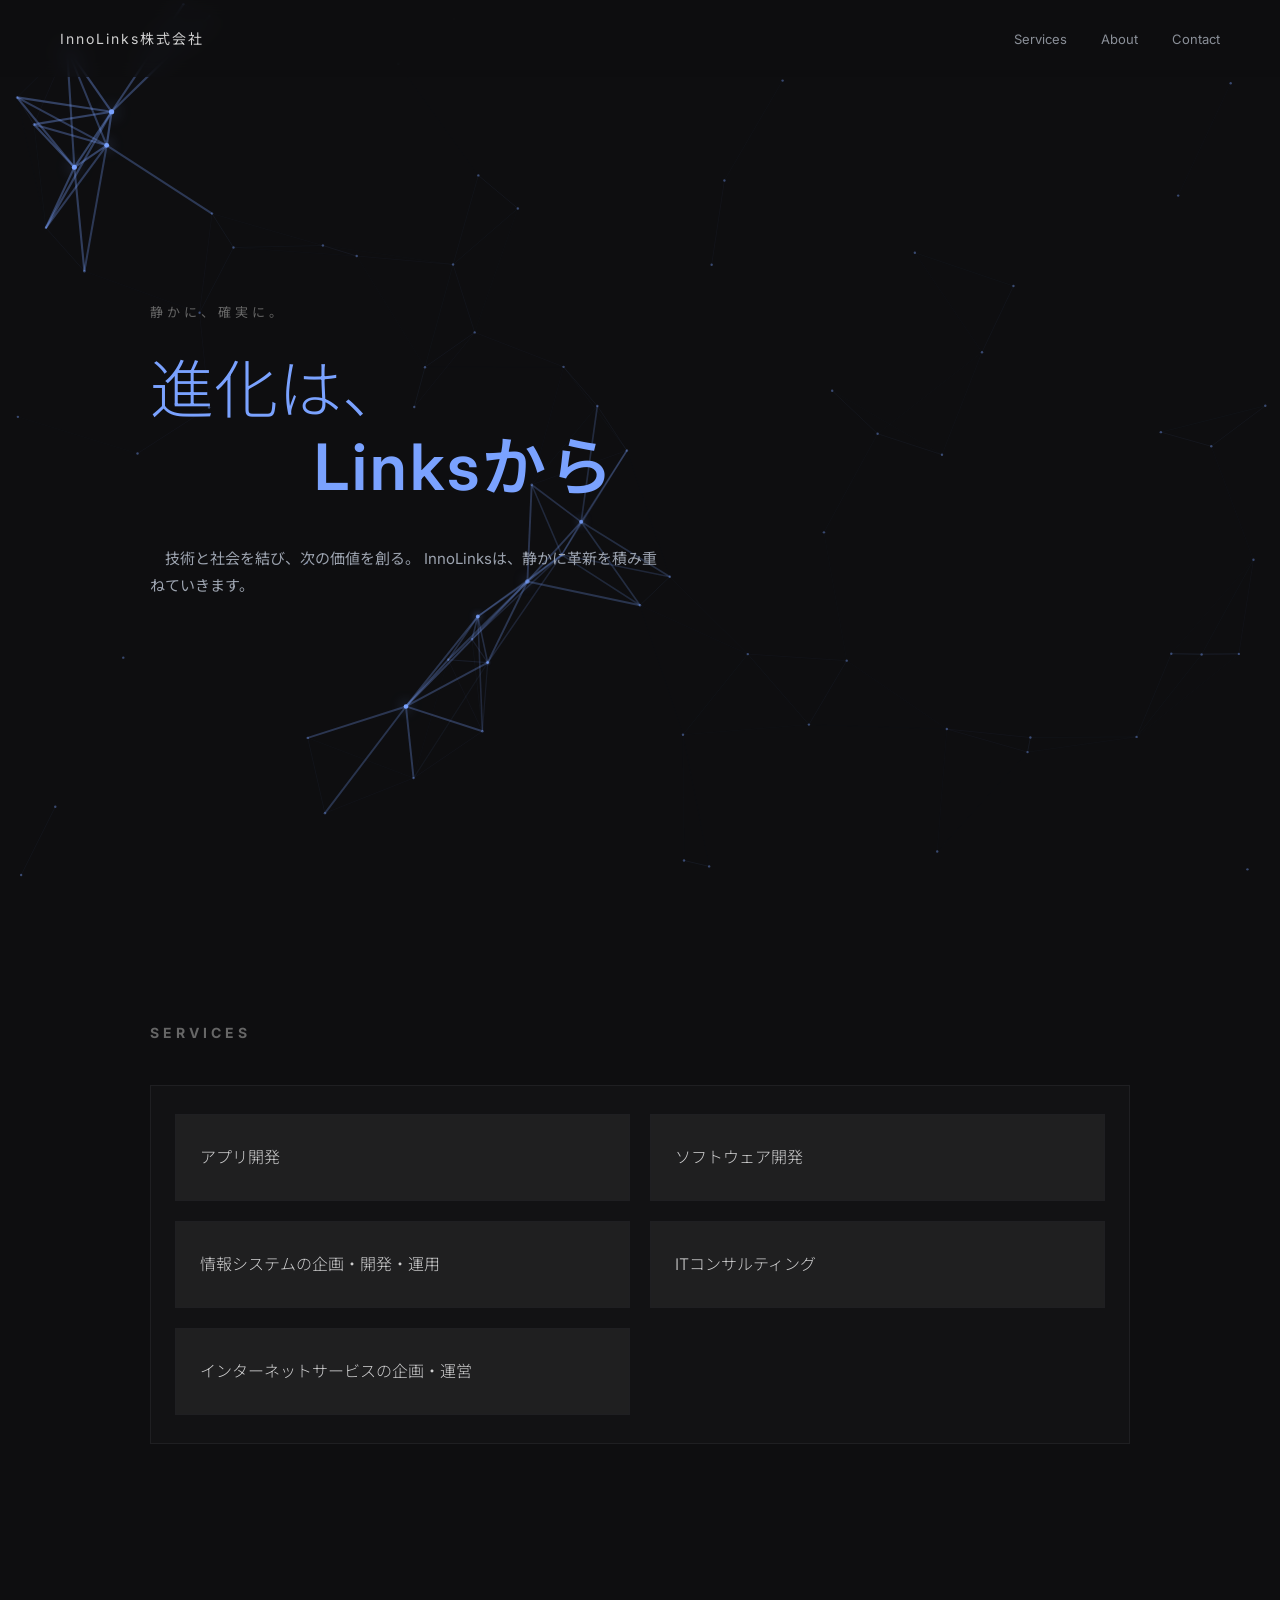
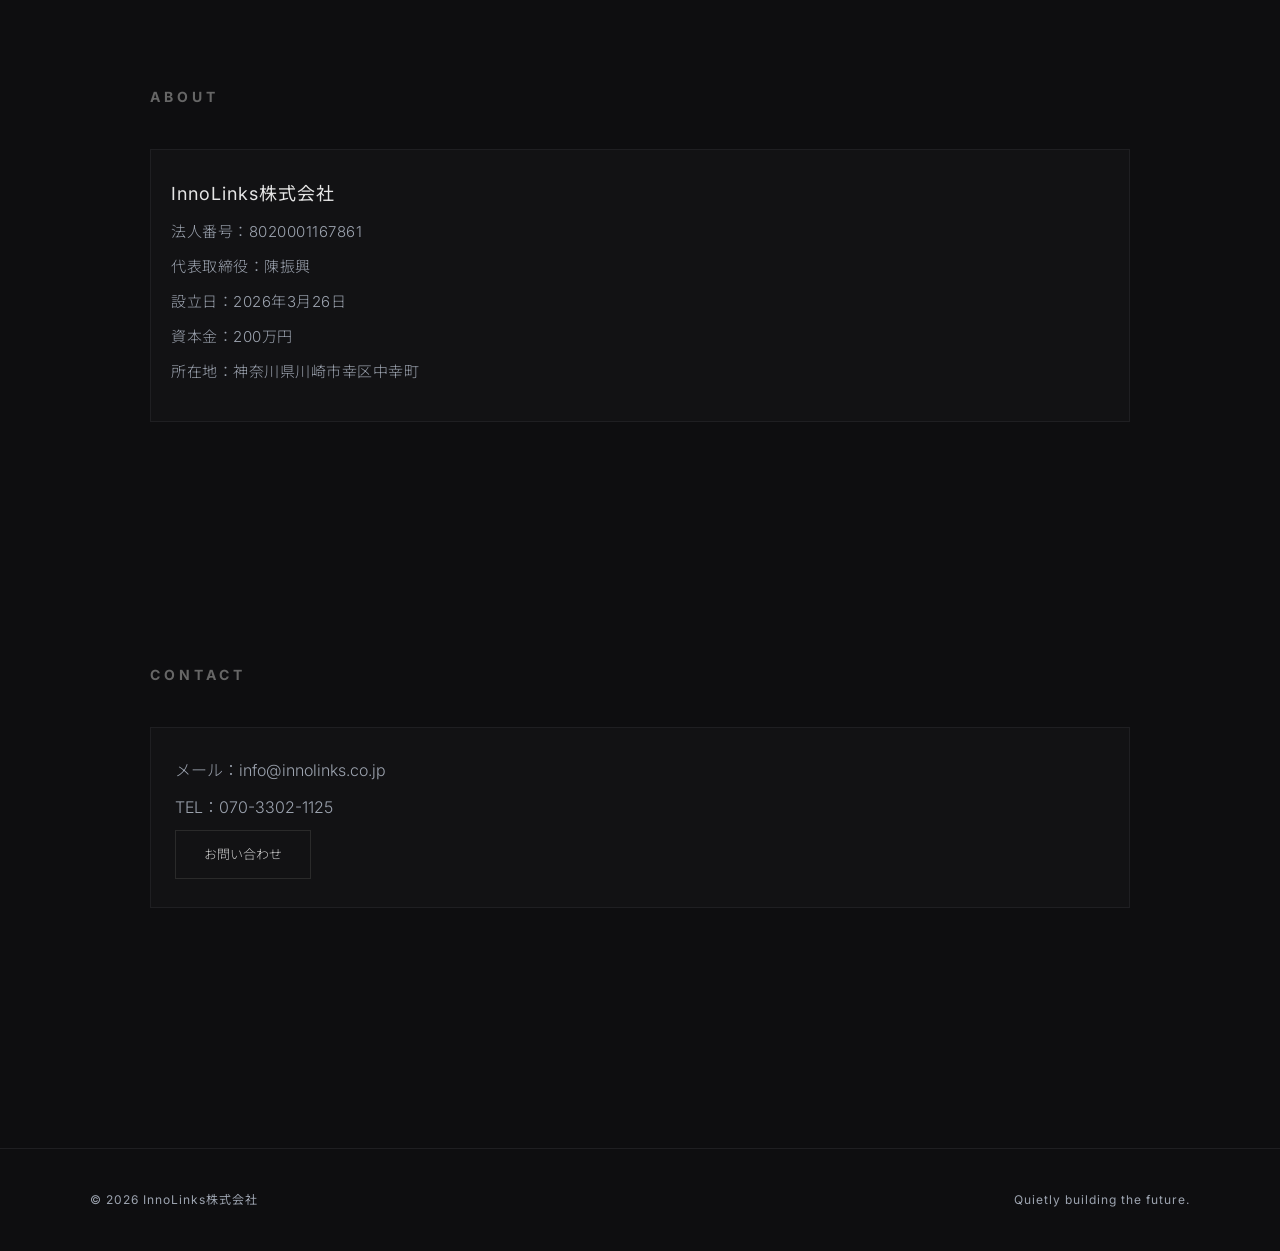
==== index.html @ 6c6e6d76 "Add files via upload" ====
<!DOCTYPE html>
<html lang="ja">
<head>
<meta charset="UTF-8" />
<meta name="viewport" content="width=device-width, initial-scale=1.0" />
<title>InnoLinks株式会社</title>

<link href="https://fonts.googleapis.com/css2?family=Inter:wght@300;400;600&family=Noto+Sans+JP:wght@300;400;600&display=swap" rel="stylesheet">
<link href="./css/common.css" rel="stylesheet">
<link rel="icon" href="favicon.png" sizes="32x32">
<link rel="icon" href="favicon.png" sizes="16x16">
<link rel="apple-touch-icon" href="favicon.png">

<style>
*{
  margin:0;
  padding:0;
  box-sizing:border-box;
}

body{
  font-family:"Inter","Noto Sans JP",sans-serif;
  background:#0e0e10;
  color:#e5e5e5;
  line-height:1.8;
}

section{
  padding:120px 60px;
  max-width:1100px;
  margin:auto;
  position:relative;
  z-index:2;
}

h2{
  font-size:14px;
  letter-spacing:4px;
  color:#666;
  margin-bottom:40px;
}

h3{
  font-weight:400;
  margin-bottom:12px;
}

p{
  color:#9ca3af;
}

ul{
  list-style:none;
}

li{
  margin-bottom:16px;
  color:#cfcfcf;
  font-size:18px;
  font-weight:300;
}

/* header */
header{
  position:fixed;
  width:100%;
  padding:24px 60px;
  display:flex;
  justify-content:space-between;
  align-items:center;
  background:rgba(14,14,16,0.6);
  backdrop-filter:blur(10px);
  z-index:10;
}

nav a{
  text-decoration:none;
  color:#8a8f98;
  margin-left:30px;
  font-size:13px;
  transition:0.3s;
}

nav a:hover{
  color:#ffffff;
}

/* hero */
.hero{
  height:100vh;
  display:flex;
  align-items:center;
  padding:0 60px;
}

.hero-inner{
  max-width:900px;
}

.sub{
  font-size:13px;
  letter-spacing:4px;
  color:#666;
  margin-bottom:28px;
}

.title{
  font-size:64px;
  font-weight:300;
  line-height:1.2;
  color:#7aa2ff;
}

.title span{
  display:block;
}

.links-word{
  font-weight:600;
  letter-spacing:3px;
  position:relative;
  margin-left: 4ch;
  transition:0.4s;
}

.links-word::after{
  content:"";
  position:absolute;
  left:0;
  bottom:-8px;
  width:0%;
  height:1px;
  background:#7aa2ff;
  transition:0.4s;
}

.links-word:hover{
  letter-spacing:6px;
}

.links-word:hover::after{
  width:100%;
}

.caption{
  margin-top:40px;
  font-size:15px;
  color:#9ca3af;
  max-width:520px;
}

/* services */
.services {
  display: grid;
  grid-template-columns: repeat(2, 1fr);
  gap: 20px;
}

.card {
  padding: 28px 24px;
  border: 1px solid #1f1f22;
  background: rgba(255,255,255,0.05);
  color: #cfcfcf;
  font-size: 16px;
  font-weight: 300;
  transition: 0.4s ease;
  position: relative;
}

/* hover才显 */
.card:hover {
  border-color: #7aa2ff;
  color: #ffffff;
  transform: translateY(-4px);
}

/* 细线发光 */
.card::after {
  content: "";
  position: absolute;
  left: 0;
  bottom: 0;
  width: 0%;
  height: 1px;
  background: #7aa2ff;
  transition: 0.4s ease;
}

.card:hover::after {
  width: 100%;
}
    
/* about */
.about-grid{
  display:grid;
  grid-template-columns:1fr 1fr;
  gap:60px;
}

.about-grid div{
  font-size:15px;
}

/* contact */
.contact p{
  margin-bottom:8px;
}
.about-minimal {
  margin-top: 20px;
  border-left: 1px solid #1f1f22;
  padding-left: 20px;
}

.about-minimal p {
  margin-bottom: 8px;
  color: #9ca3af;
  font-size: 15px;
  letter-spacing: 0.5px;
}

.about-minimal .company {
  color: #e5e5e5;
  font-size: 18px;
  font-weight: 400;
  letter-spacing: 1px;
}

.contact-link {
  margin-top: 2px;
}

.contact-link a {
  text-decoration: none;
  font-size: 13px;
  color: #cfcfcf;
  border: 1px solid #2a2a2a;
  padding: 12px 28px;
  transition: 0.3s ease;
  display: inline-block;
}

.contact-link a:hover {
  border-color: #7aa2ff;
  background: rgba(255,255,255,0.05);
  color: #ffffff;
}
/* canvas */
#network{
  position:fixed;
  top:0;
  left:0;
  width:100%;
  height:100%;
  z-index:0;
}
 
 .footer {
   border-top: 1px solid #1f1f22;
   margin-top: 120px;
   padding: 40px 60px;
   font-size: 12px;
   color: #6b7280;
 }

 .footer-inner {
   max-width: 1100px;
   margin: auto;
   display: flex;
   justify-content: space-between;
 }

 .footer p {
   letter-spacing: 1px;
 }
    
/*浮现特效*/
.fade-in {
  opacity: 0;
  transform: translateY(20px);
  transition: opacity 0.8s ease, transform 0.8s ease;
}

.fade-in.show {
  opacity: 1;
  transform: translateY(0);
}

</style>
</head>

<body>

<canvas id="network"></canvas>

<header>
  <div class="logo">
    <a href="#">InnoLinks株式会社</a>
  </div>
  <nav>
    <a href="#services">Services</a>
    <a href="#about">About</a>
    <a href="#contact">Contact</a>
  </nav>
</header>

<section class="hero">
  <div class="hero-inner">
    <div class="sub">静かに、確実に。</div>
    <div class="title">
      <span>進化は、</span>
      <span class="links-word">Linksから</span>
    </div>
    <div class="caption">
      　技術と社会を結び、次の価値を創る。
      InnoLinksは、静かに革新を積み重ねていきます。
    </div>
  </div>
</section>

<section id="services" class="fade-in">
  <h2>SERVICES</h2>
  <div class="services card" style="background: rgba(255,255,255,0.02);">
    <div class="card">アプリ開発</div>
    <div class="card">ソフトウェア開発</div>
    <div class="card">情報システムの企画・開発・運用</div>
    <div class="card">ITコンサルティング</div>
    <div class="card">インターネットサービスの企画・運営</div>
  </div>
</section>

<section id="about">
  <h2>ABOUT</h2>
  <div class="about-minimal card" style="background: rgba(255,255,255,0.02);">
    <p class="company">InnoLinks株式会社</p>
    <p>法人番号：8020001167861</p>
    <p>代表取締役：陳振興</p>
    <p>設立日：2026年3月26日</p>
    <p>資本金：200万円</p>
    <p>所在地：神奈川県川崎市幸区中幸町</p>
  </div>
</section>

<section id="contact" class="fade-in">
  <h2>CONTACT</h2>
  <div class="contact card" style="background: rgba(255,255,255,0.02);">
    <p>メール：info@innolinks.co.jp</p>
    <p>TEL：070-3302-1125</p>
    <div class="contact-link">
      <a href="./html/inquiry.html">お問い合わせ</a>
    </div>
  </div>
</section>

<script>
let mouse = {
  x: null,
  y: null,
  radius: 100
};

window.addEventListener("mousemove", (e) => {
  mouse.x = e.clientX;
  mouse.y = e.clientY;
});

window.addEventListener("mouseleave", () => {
  mouse.x = null;
  mouse.y = null;
});
const canvas = document.getElementById("network");
const ctx = canvas.getContext("2d");

let particles=[];
const COUNT=80;
const DIST=140;

function resize(){
  canvas.width=window.innerWidth;
  canvas.height=window.innerHeight;
}
resize();
window.addEventListener("resize",resize);

class Particle{
  constructor(){
    this.x=Math.random()*canvas.width;
    this.y=Math.random()*canvas.height;
    this.vx=(Math.random()-0.5)*0.3;
    this.vy=(Math.random()-0.5)*0.3;

    // 新增状态
    this.energy = 0;
    this.awake = false;
    this.phase = 0;
    
    this.displayEnergy = 0;
  }

  move(){
    this.x+=this.vx;
    this.y+=this.vy;

    if(this.x<0||this.x>canvas.width)this.vx*=-1;
    if(this.y<0||this.y>canvas.height)this.vy*=-1;
  }

  update(connections){
    let nearMouse = false;

    if(mouse.x !== null){
      let dx = this.x - mouse.x;
      let dy = this.y - mouse.y;
      let dist = Math.sqrt(dx*dx + dy*dy);

      if(dist < mouse.radius){
        nearMouse = true;

        // 👇 轻微吸引（很关键：不要太强）
        this.vx += (mouse.x - this.x) * 0.0003;
        this.vy += (mouse.y - this.y) * 0.0003;
      }
    }

    // 👉 鼠标附近更容易触发觉醒
    let triggerChance = nearMouse ? 0.08 : 0.02;
    let threshold = nearMouse ? 3 : 7;

    if(connections > threshold && Math.random() < triggerChance){
      this.awake = true;
      this.phase = 0;
    }

    if(this.awake){
      this.phase += 0.02;
      let t = this.phase;

      if(t < 0.4){
        // 慢慢增强
        this.energy = t / 0.4;
      }
      else if(t < 0.7){
        // 停留在高能态
        this.energy = 1;
      }
      else{
        // 慢慢衰退
        this.energy = 1 - (t - 0.7) / 0.3;
      }

      // 👇 轻微扩散（只在觉醒时）
      if(this.energy > 0.6 && Math.random() < 0.01){
        this.energy += 0.1;
      }

      if(this.phase >= 1){
        this.awake = false;
        this.energy = 0;
      }
    }
    this.displayEnergy += (this.energy - this.displayEnergy) * 0.05;
  }

  draw(){
    let radius = 1.2 + this.displayEnergy * 1.8;
    let alpha = 0.4 + this.energy * 0.6;

    ctx.beginPath();

    // 发光（关键）
    if(this.awake){
      ctx.shadowBlur = 20 * this.displayEnergy;
      ctx.shadowColor = "#7aa2ff";
    }else{
      ctx.shadowBlur = 0;
    }

    ctx.arc(this.x,this.y,radius,0,Math.PI*2);
    ctx.fillStyle=`rgba(122,162,255,${alpha})`;
    ctx.fill();
  }
}

for(let i=0;i<COUNT;i++)particles.push(new Particle());

function animate(){
  ctx.clearRect(0,0,canvas.width,canvas.height);

  // 记录每个粒子的连接数
  let connectionCounts = new Array(particles.length).fill(0);

  // 先算连接
  for(let i=0;i<particles.length;i++){
    for(let j=i+1;j<particles.length;j++){
      let dx=particles[i].x-particles[j].x;
      let dy=particles[i].y-particles[j].y;
      let d=Math.sqrt(dx*dx+dy*dy);

      if(d<DIST){
        connectionCounts[i]++;
        connectionCounts[j]++;
      }
    }
  }

  // 更新粒子状态
  particles.forEach((p,i)=>{
    p.move();
    p.update(connectionCounts[i]);
  });

  // 画线（带觉醒增强）
  for(let i=0;i<particles.length;i++){
    for(let j=i+1;j<particles.length;j++){
      let dx=particles[i].x-particles[j].x;
      let dy=particles[i].y-particles[j].y;
      let d=Math.sqrt(dx*dx+dy*dy);

      if(d<DIST){
        let baseAlpha = 0.08 - d/2000;

        // 如果任一觉醒 → 增强
        let boost = Math.max(particles[i].displayEnergy, particles[j].displayEnergy);

        ctx.beginPath();
        ctx.moveTo(particles[i].x,particles[i].y);
        ctx.lineTo(particles[j].x,particles[j].y);

        ctx.strokeStyle = `rgba(122,162,255,${baseAlpha + boost*0.4})`;
        ctx.lineWidth = 1 + boost*1.5;

        ctx.stroke();
      }
    }
  }

  // 画粒子
  particles.forEach(p=>p.draw());

  requestAnimationFrame(animate);
}
animate();

/* fade-in */
const observer = new IntersectionObserver((entries) => {
  entries.forEach(entry => {
    if (entry.isIntersecting) {
      entry.target.classList.add("show");
    }
  });
}, { threshold: 0.2 });

document.querySelectorAll(".fade-in").forEach(el => {
  observer.observe(el);
});
</script>

</body>
<footer class="footer">
  <div class="footer-inner">
    <div class="footer-left">
      <p>© 2026 InnoLinks株式会社</p>
    </div>
    <div class="footer-right">
      <p>Quietly building the future.</p>
    </div>
  </div>
</footer>
</html>
---- css/common.css ----
.logo{
  font-size:14px;
  letter-spacing:2px;
  color:#cfcfcf;
}
.logo a {
  text-decoration: none;
  color: inherit;
}

.logo a:hover {
  color: #ffffff;
}
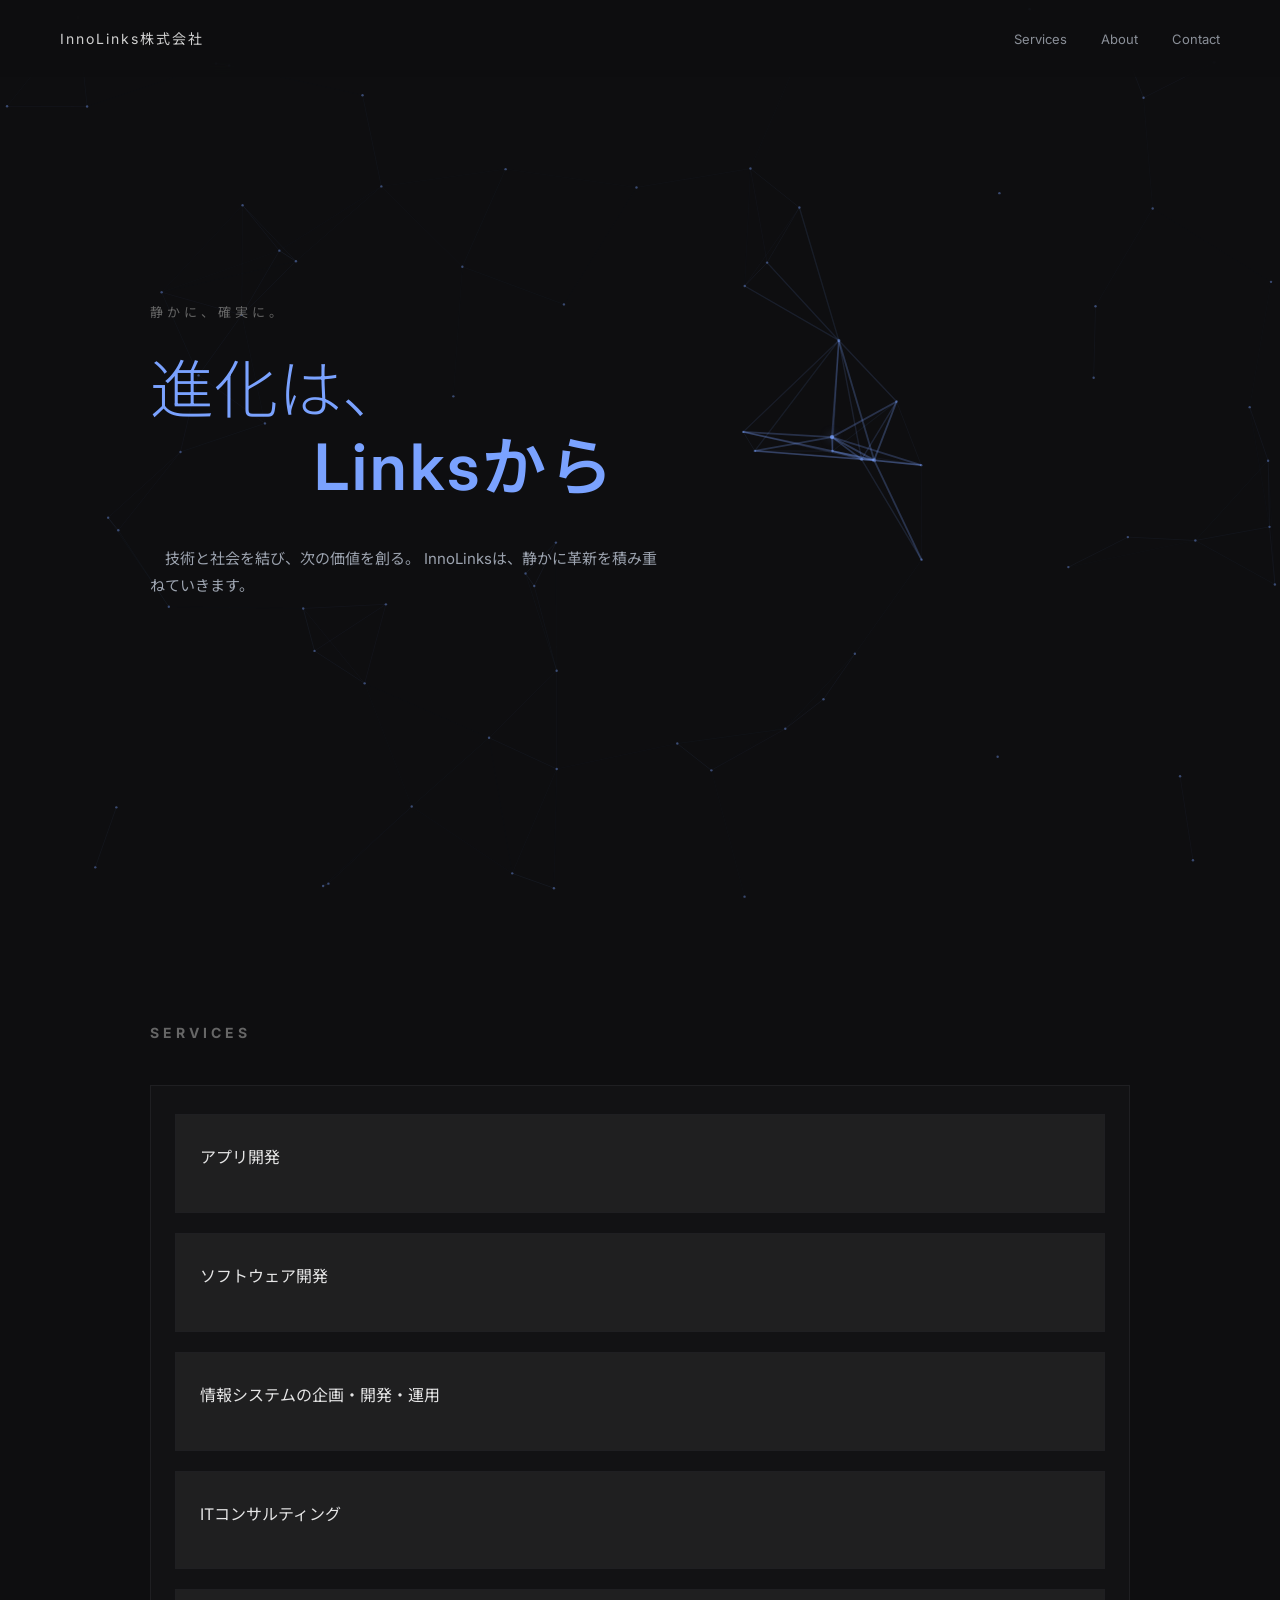
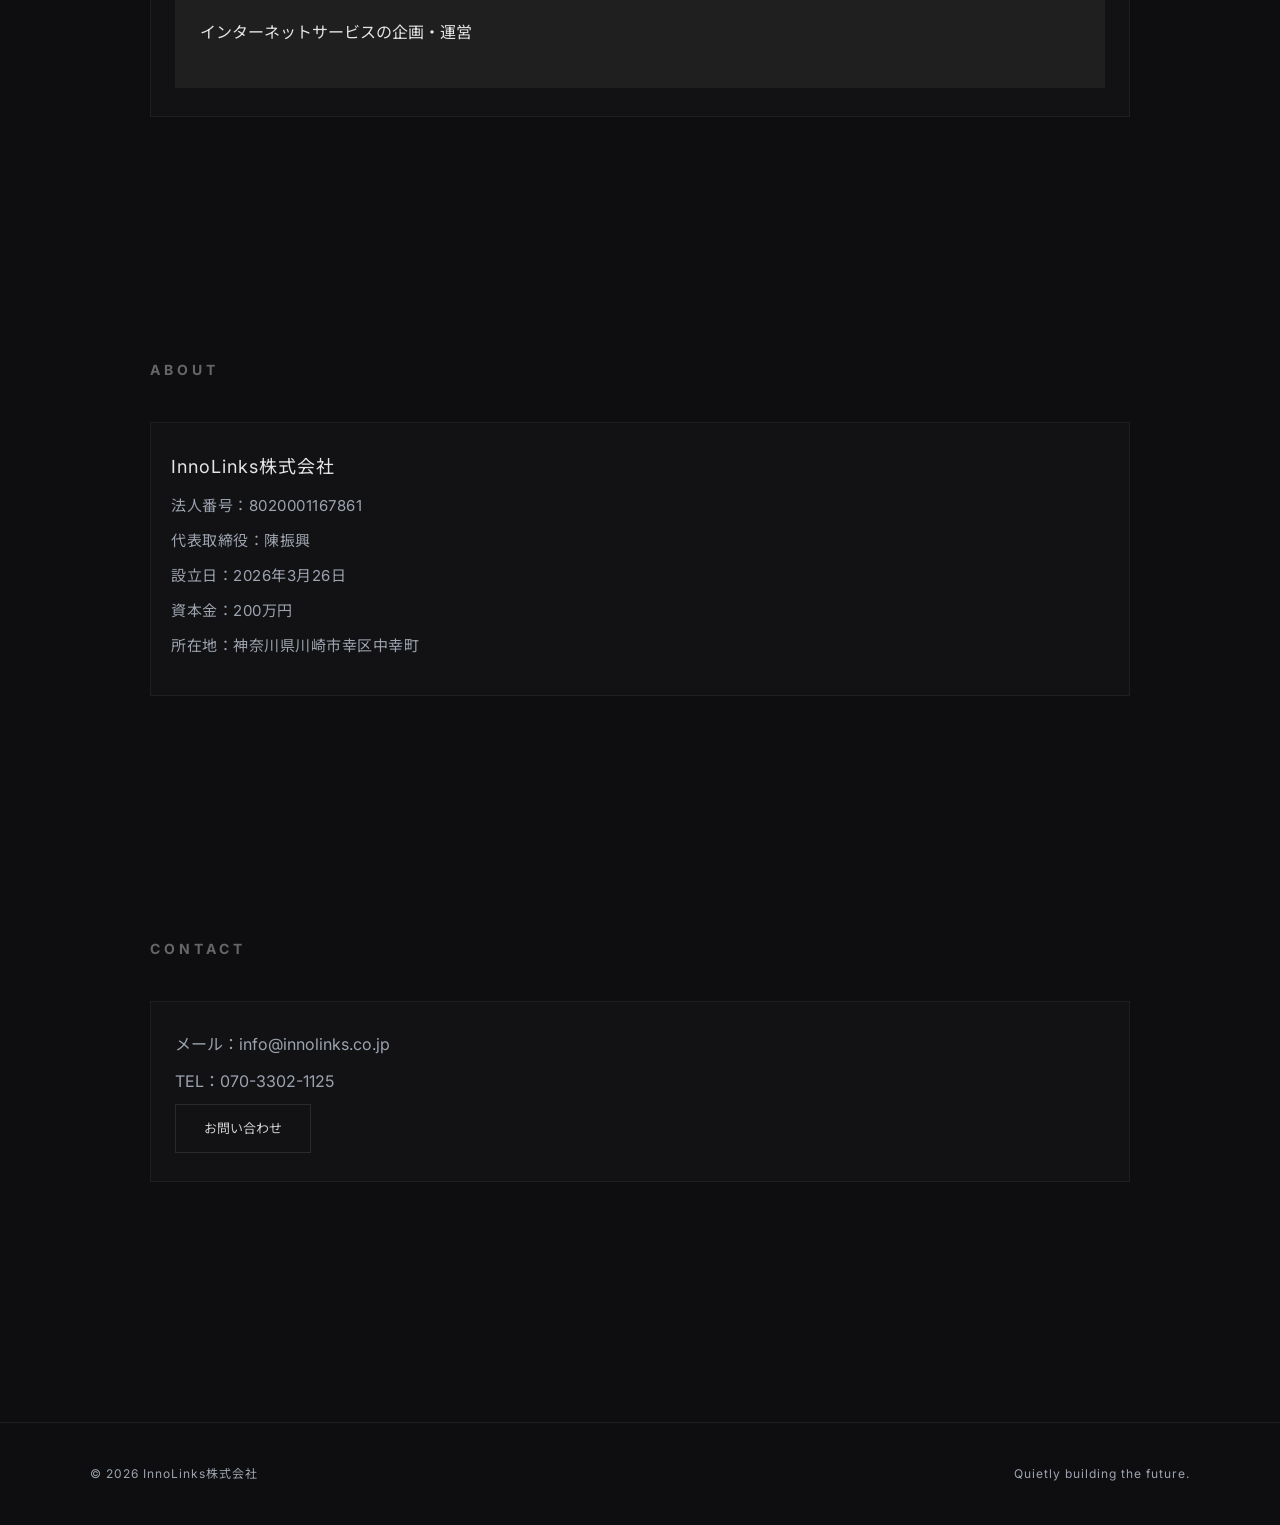
==== commit 8ebba88f: "services优化" ====
--- a/index.html
+++ b/index.html
@@ -152,42 +152,8 @@
 /* services */
 .services {
   display: grid;
-  grid-template-columns: repeat(2, 1fr);
+  grid-template-columns: repeat(1, 1fr);
   gap: 20px;
-}
-
-.card {
-  padding: 28px 24px;
-  border: 1px solid #1f1f22;
-  background: rgba(255,255,255,0.05);
-  color: #cfcfcf;
-  font-size: 16px;
-  font-weight: 300;
-  transition: 0.4s ease;
-  position: relative;
-}
-
-/* hover才显 */
-.card:hover {
-  border-color: #7aa2ff;
-  color: #ffffff;
-  transform: translateY(-4px);
-}
-
-/* 细线发光 */
-.card::after {
-  content: "";
-  position: absolute;
-  left: 0;
-  bottom: 0;
-  width: 0%;
-  height: 1px;
-  background: #7aa2ff;
-  transition: 0.4s ease;
-}
-
-.card:hover::after {
-  width: 100%;
 }
     
 /* about */
@@ -320,12 +286,47 @@
 <section id="services" class="fade-in">
   <h2>SERVICES</h2>
   <div class="services card" style="background: rgba(255,255,255,0.02);">
-    <div class="card">アプリ開発</div>
-    <div class="card">ソフトウェア開発</div>
-    <div class="card">情報システムの企画・開発・運用</div>
-    <div class="card">ITコンサルティング</div>
-    <div class="card">インターネットサービスの企画・運営</div>
-  </div>
+    <div class="card">
+      <div class="card-title">アプリ開発</div>
+      <div class="card-detail">
+        　・iOS / Android<br>
+        　・UI/UX 設計<br>
+        　・保守・運用
+      </div>
+    </div>
+    <div class="card">
+      <div class="card-title">ソフトウェア開発</div>
+      <div class="card-detail">
+        　・業務システム / Webアプリケーション開発<br>
+        　・要件定義・設計・実装・運用まで一貫対応<br>
+        　・拡張性・保守性を重視したアーキテクチャ設計
+      </div>
+    </div>
+    <div class="card">
+      <div class="card-title">情報システムの企画・開発・運用</div>
+      <div class="card-detail">
+        　・社内システムの企画立案・導入支援<br>
+        　・業務効率化を目的としたシステム設計<br>
+        　・運用・保守・改善まで継続的に対応
+      </div>
+    </div>
+    <div class="card">
+      <div class="card-title">ITコンサルティング</div>
+      <div class="card-detail">
+        　・技術選定・システム構成の最適化支援<br>
+        　・開発体制・プロセス改善の提案<br>
+        　・ビジネス課題に対するIT戦略の立案
+      </div>
+    </div>
+    <div class="card">
+      <div class="card-title">インターネットサービスの企画・運営</div>
+      <div class="card-detail">
+        　・Webサービスの企画・プロダクト設計<br>
+        　・ユーザー体験を重視した機能設計<br>
+        　・運用データに基づく継続的な改善
+      </div>
+    </div> 
+   </div>
 </section>
 
 <section id="about">
@@ -552,6 +553,52 @@
 document.querySelectorAll(".fade-in").forEach(el => {
   observer.observe(el);
 });
+
+// 检测是否为移动设备
+const isMobile = () => {
+  return window.matchMedia("(hover: none)").matches;
+};
+
+// 获取所有卡片（只选择直接子元素的.card）
+const cards = document.querySelectorAll(".services > .card, .contact > .card, .about-minimal");
+
+// 桌面端：鼠标悬停时展开当前卡片，隐藏其他卡片
+if (!isMobile()) {
+  cards.forEach(card => {
+    card.addEventListener("mouseenter", () => {
+      cards.forEach(c => c.classList.remove("active"));
+      card.classList.add("active");
+    });
+
+    card.addEventListener("mouseleave", () => {
+      card.classList.remove("active");
+    });
+  });
+}
+
+// 移动端：点击卡片时展开/收起
+if (isMobile()) {
+  cards.forEach(card => {
+    card.addEventListener("click", (e) => {
+      e.stopPropagation();
+      
+      cards.forEach(c => {
+        if (c !== card) c.classList.remove("active");
+      });
+
+      card.classList.toggle("active");
+    });
+  });
+
+  // 点击卡片外部时关闭
+  document.addEventListener("click", (e) => {
+    cards.forEach(card => {
+      if (!card.contains(e.target)) {
+        card.classList.remove("active");
+      }
+    });
+  });
+}
 </script>
 
 </body>
--- a/css/common.css
+++ b/css/common.css
@@ -11,4 +11,69 @@
 .logo a:hover {
   color: #ffffff;
 }
-    +    
+
+.card {
+  padding: 28px 24px;
+  border: 1px solid #1f1f22;
+  background: rgba(255,255,255,0.05);
+  color: #cfcfcf;
+  font-size: 16px;
+  font-weight: 00;
+  transition: 0.4s ease;
+  position: relative;
+}
+
+/* hover才显 */
+.card:hover {
+  border-color: #7aa2ff;
+  color: #ffffff;
+  transform: translateY(-4px);
+}
+
+/* 细线发光 */
+.card::after {
+  content: "";
+  position: absolute;
+  left: 0;
+  bottom: 0;
+  width: 0%;
+  height: 1px;
+  background: #7aa2ff;
+  transition: 0.4s ease;
+}
+
+.card:hover::after {
+  width: 100%;
+}
+
+/* card-detail */
+.card-title {
+  margin-bottom: 12px;
+  font-size: 16px;
+  font-weight: 400;
+  color: #e5e5e5;
+}
+
+.card-detail {
+  opacity: 0;
+  max-height: 0;
+  overflow: hidden;
+  transition: opacity 0.3s ease, max-height 0.3s ease;
+}
+
+/* 桌面端：active 类时显示（由 JavaScript 控制） */
+@media (hover: hover) {
+  .card.active .card-detail {
+    opacity: 1;
+    max-height: 200px;
+  }
+}
+
+/* 移动端：active 时显示 */
+@media (hover: none) {
+  .card.active .card-detail {
+    opacity: 1;
+    max-height: 200px;
+  }
+}
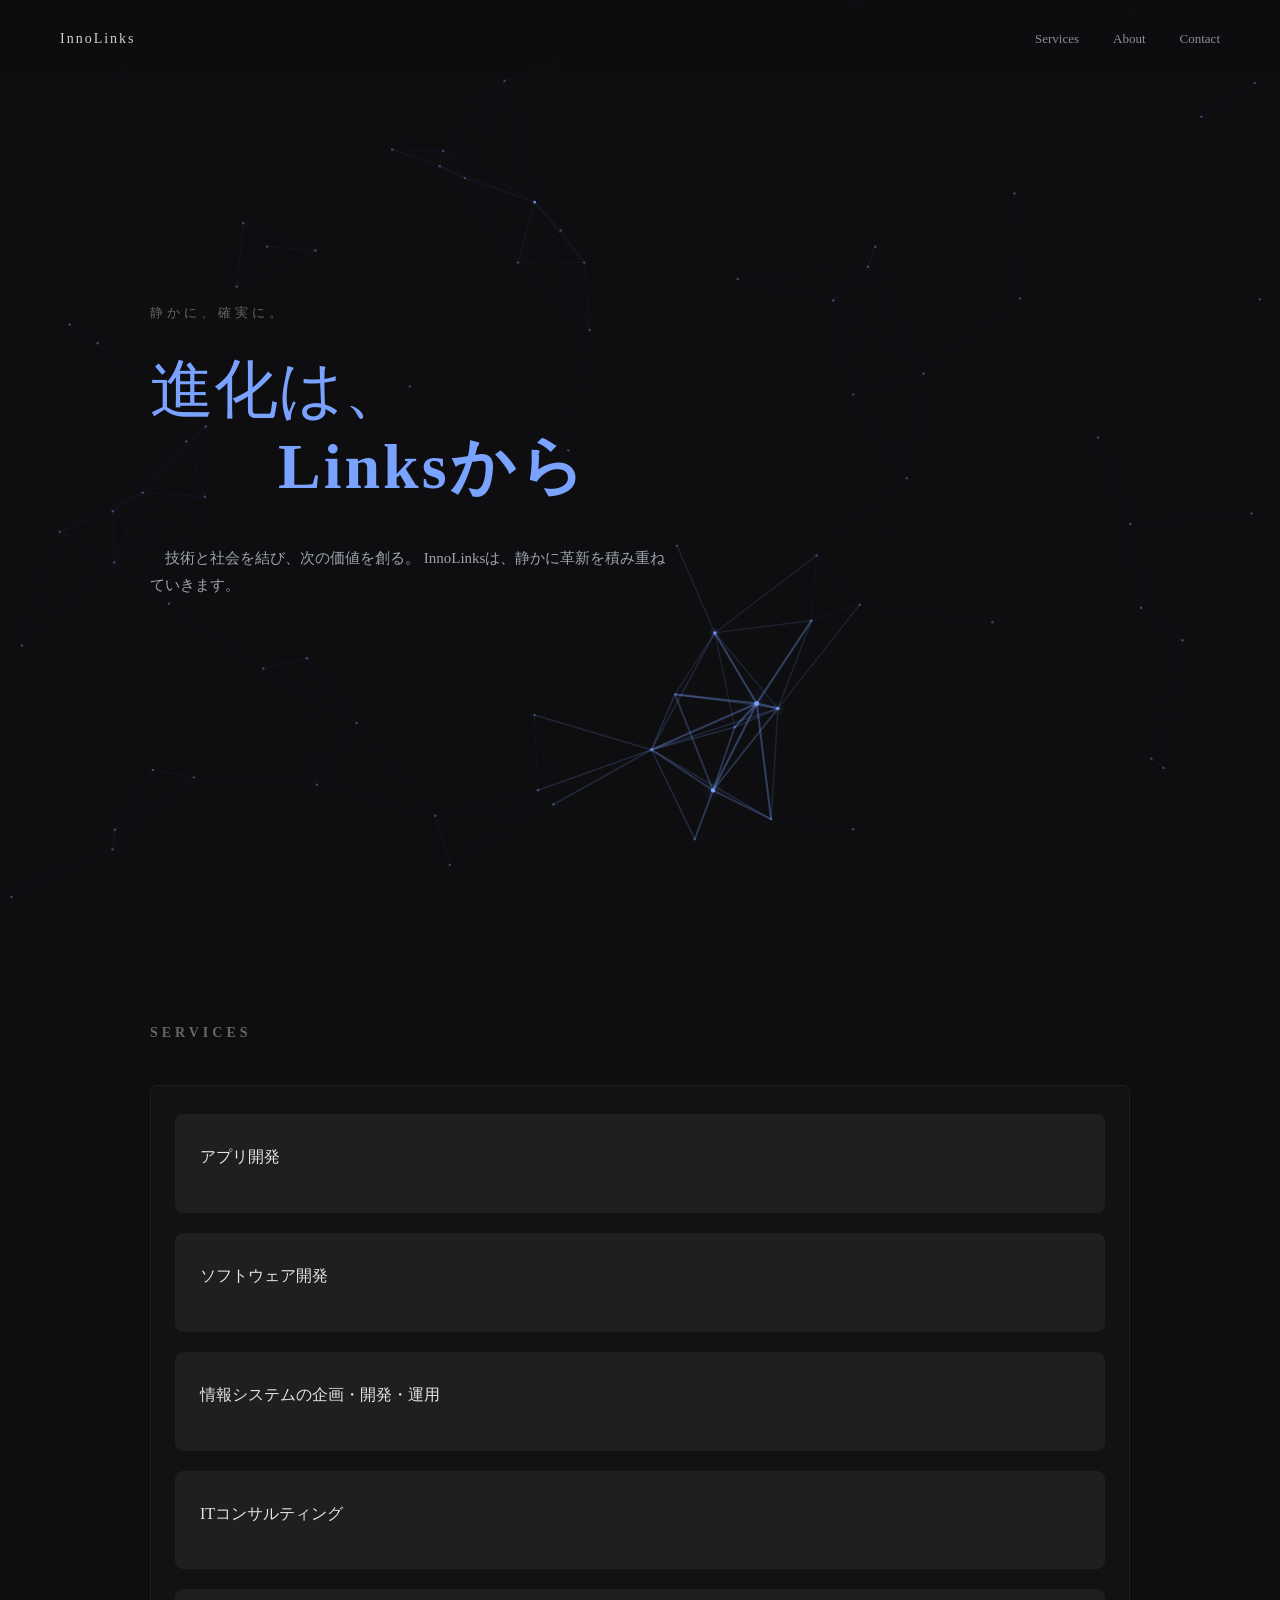
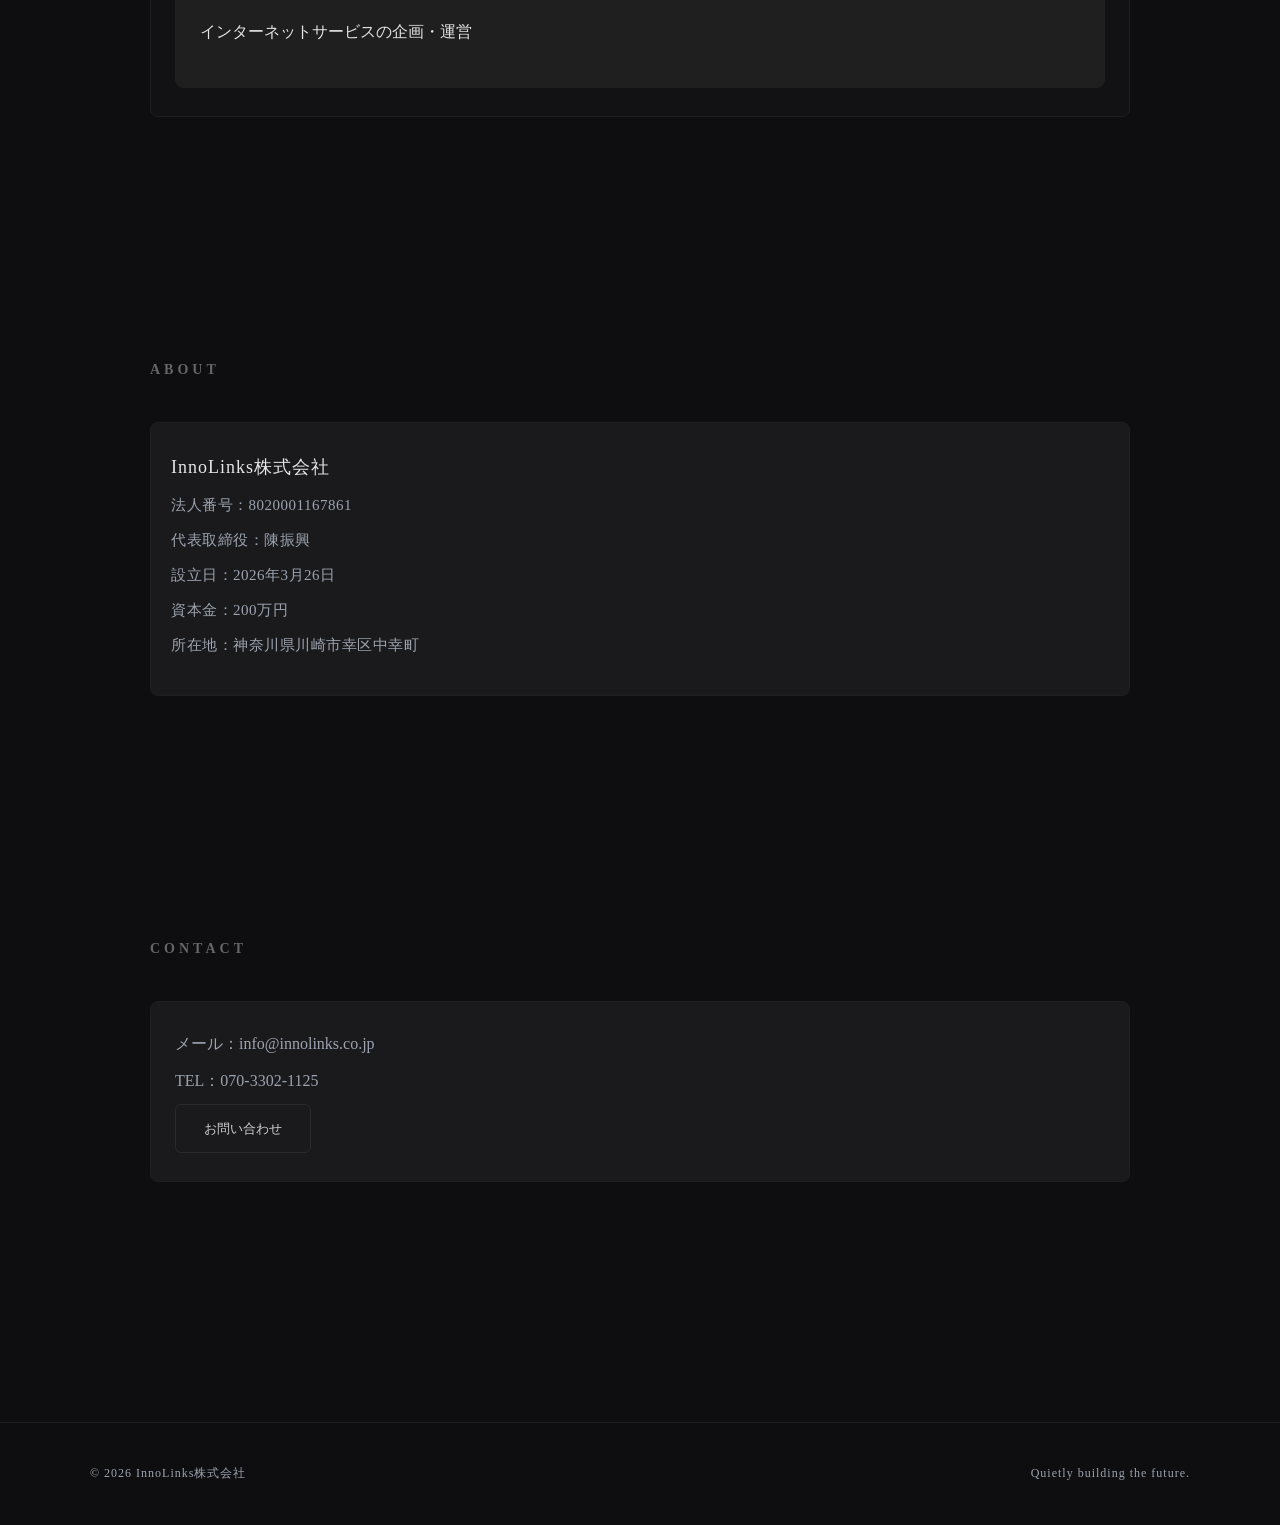
==== commit c8a1345d: "整体微调" ====
--- a/index.html
+++ b/index.html
@@ -19,7 +19,7 @@
 }
 
 body{
-  font-family:"Inter","Noto Sans JP",sans-serif;
+  font-family: "Meiryo";
   background:#0e0e10;
   color:#e5e5e5;
   line-height:1.8;
@@ -203,6 +203,7 @@
   padding: 12px 28px;
   transition: 0.3s ease;
   display: inline-block;
+  border-radius: 6px;
 }
 
 .contact-link a:hover {
@@ -260,7 +261,7 @@
 
 <header>
   <div class="logo">
-    <a href="#">InnoLinks株式会社</a>
+    <a href="#">InnoLinks</a>
   </div>
   <nav>
     <a href="#services">Services</a>
@@ -331,7 +332,7 @@
 
 <section id="about">
   <h2>ABOUT</h2>
-  <div class="about-minimal card" style="background: rgba(255,255,255,0.02);">
+  <div class="about-minimal card" style="background: rgba(255,255,255,0.05);">
     <p class="company">InnoLinks株式会社</p>
     <p>法人番号：8020001167861</p>
     <p>代表取締役：陳振興</p>
@@ -343,7 +344,7 @@
 
 <section id="contact" class="fade-in">
   <h2>CONTACT</h2>
-  <div class="contact card" style="background: rgba(255,255,255,0.02);">
+  <div class="contact card" style="background: rgba(255,255,255,0.05);">
     <p>メール：info@innolinks.co.jp</p>
     <p>TEL：070-3302-1125</p>
     <div class="contact-link">
--- a/css/common.css
+++ b/css/common.css
@@ -22,6 +22,7 @@
   font-weight: 00;
   transition: 0.4s ease;
   position: relative;
+  border-radius: 8px;
 }
 
 /* hover才显 */
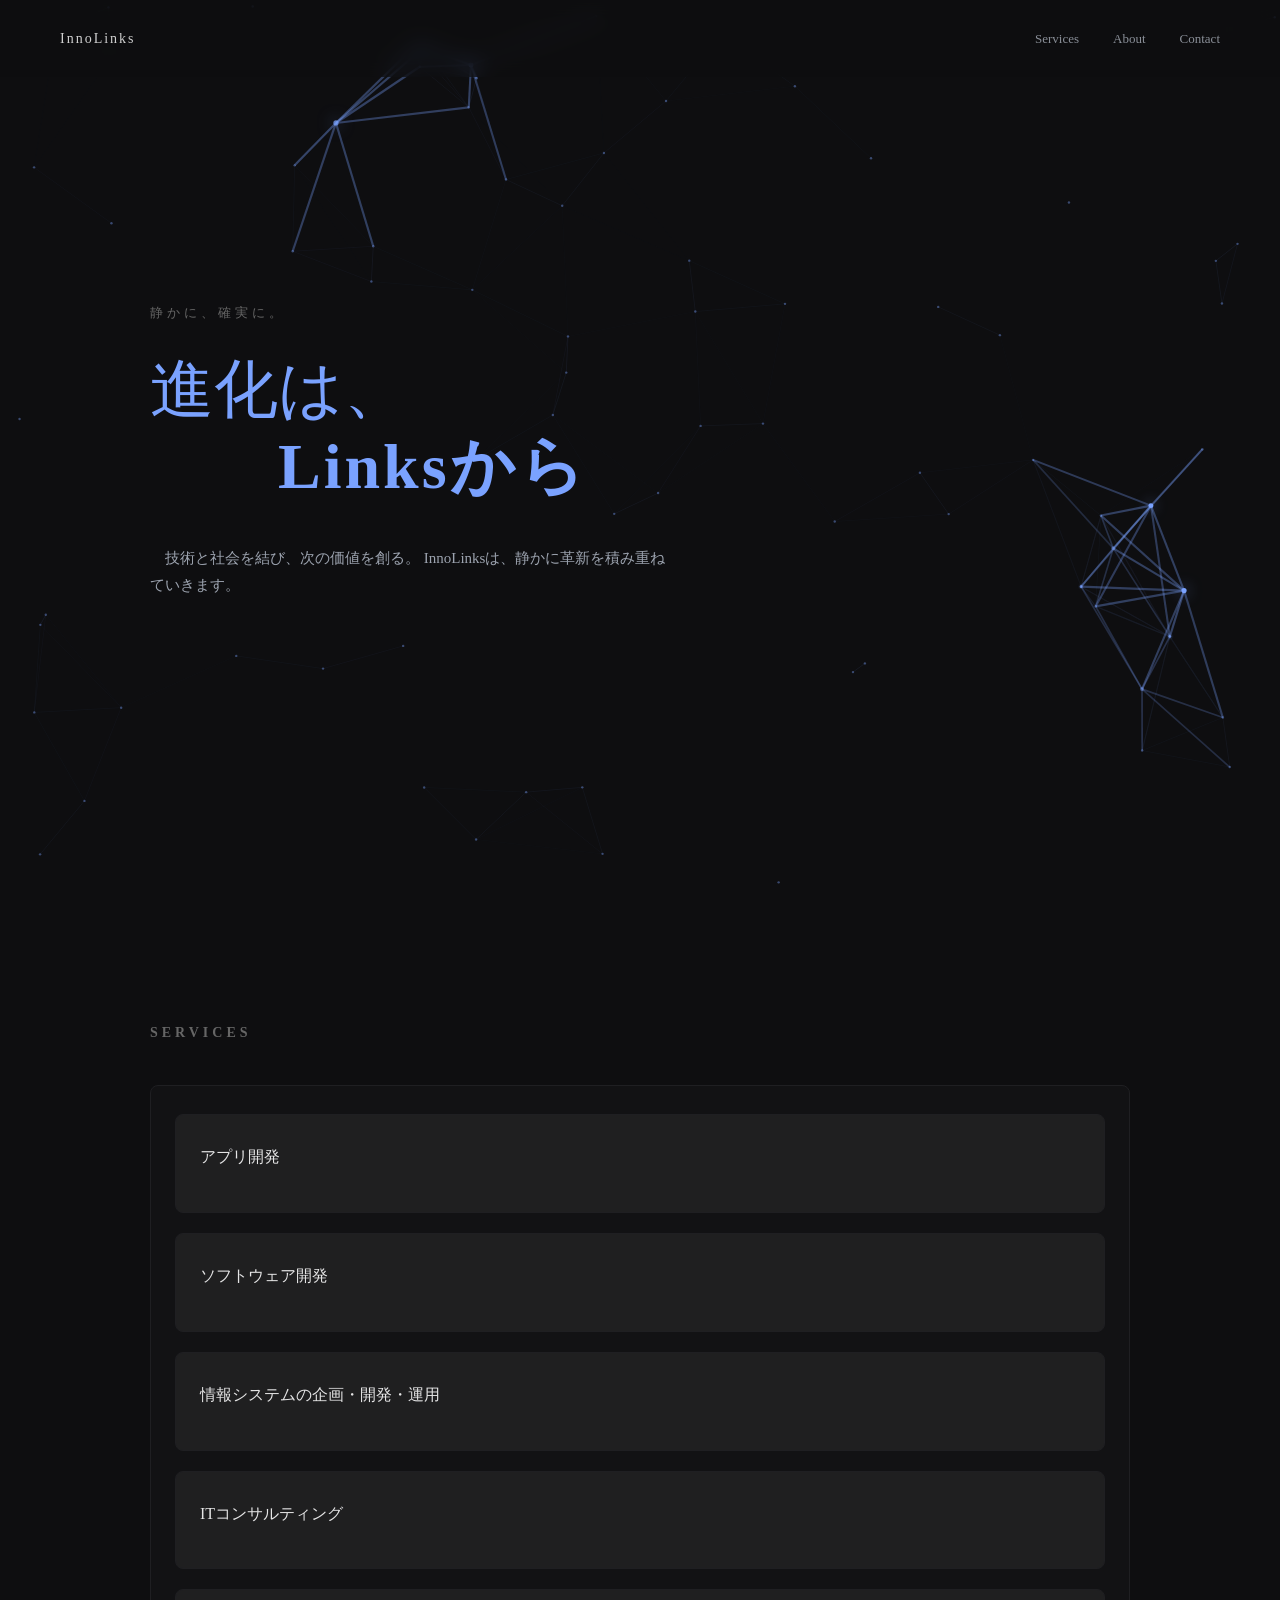
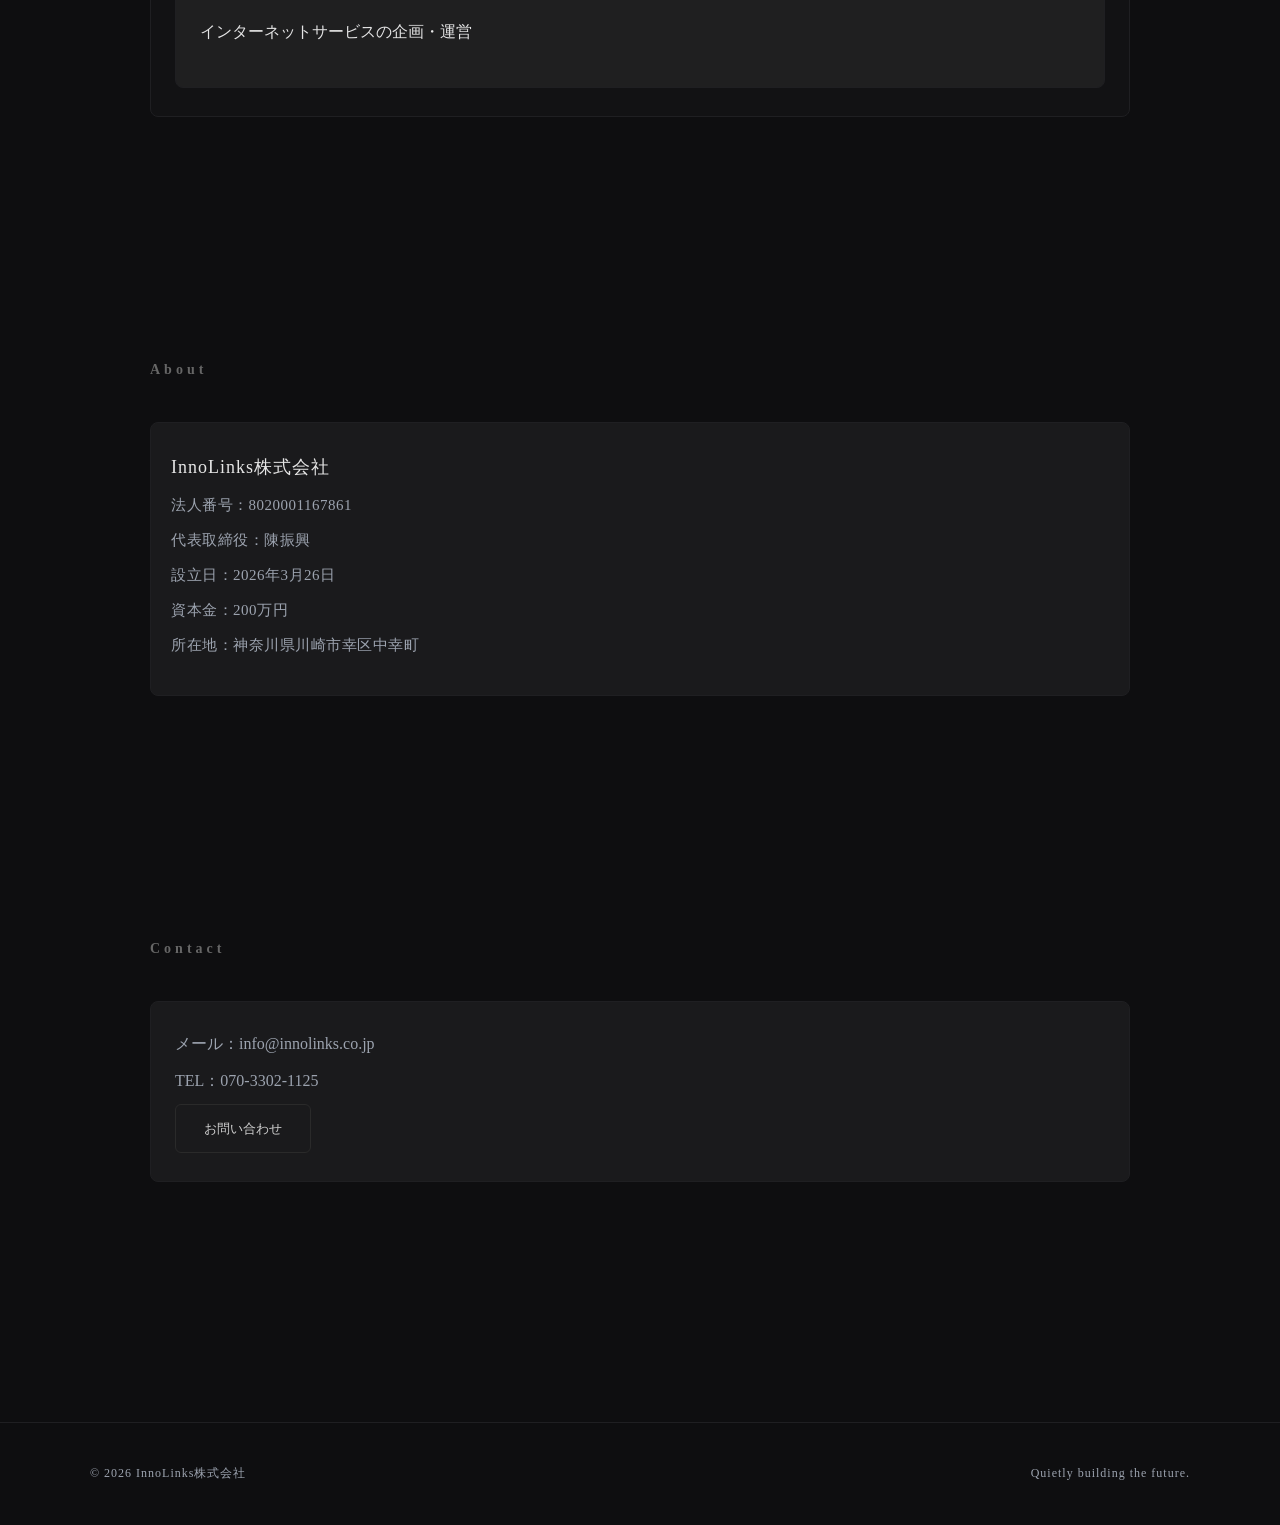
==== commit c0fdeaee: "微调优化第二弹" ====
--- a/index.html
+++ b/index.html
@@ -18,6 +18,10 @@
   box-sizing:border-box;
 }
 
+html {
+  scroll-behavior: smooth;
+}
+
 body{
   font-family: "Meiryo";
   background:#0e0e10;
@@ -31,6 +35,12 @@
   margin:auto;
   position:relative;
   z-index:2;
+}
+
+@media (max-width: 768px) {
+  section {
+    padding: 60px 24px;
+  }
 }
 
 h2{
@@ -239,6 +249,16 @@
  .footer p {
    letter-spacing: 1px;
  }
+
+@media (max-width: 768px) {
+  header {
+    padding: 20px 24px;
+  }
+
+  .footer {
+    padding: 40px 24px;
+  }
+}
     
 /*浮现特效*/
 .fade-in {
@@ -331,7 +351,7 @@
 </section>
 
 <section id="about">
-  <h2>ABOUT</h2>
+  <h2>About</h2>
   <div class="about-minimal card" style="background: rgba(255,255,255,0.05);">
     <p class="company">InnoLinks株式会社</p>
     <p>法人番号：8020001167861</p>
@@ -343,7 +363,7 @@
 </section>
 
 <section id="contact" class="fade-in">
-  <h2>CONTACT</h2>
+  <h2>Contact</h2>
   <div class="contact card" style="background: rgba(255,255,255,0.05);">
     <p>メール：info@innolinks.co.jp</p>
     <p>TEL：070-3302-1125</p>
@@ -373,8 +393,11 @@
 const ctx = canvas.getContext("2d");
 
 let particles=[];
-const COUNT=80;
-const DIST=140;
+
+// 根据设备类型调整粒子参数
+const isMobileDevice = window.matchMedia("(hover: none)").matches;
+const COUNT = isMobileDevice ? 40 : 80;
+const DIST = isMobileDevice ? 90 : 140;
 
 function resize(){
   canvas.width=window.innerWidth;
--- a/css/common.css
+++ b/css/common.css
@@ -59,6 +59,8 @@
 .card-detail {
   opacity: 0;
   max-height: 0;
+  font-size: 12px;
+  color: #8a8f98;
   overflow: hidden;
   transition: opacity 0.3s ease, max-height 0.3s ease;
 }
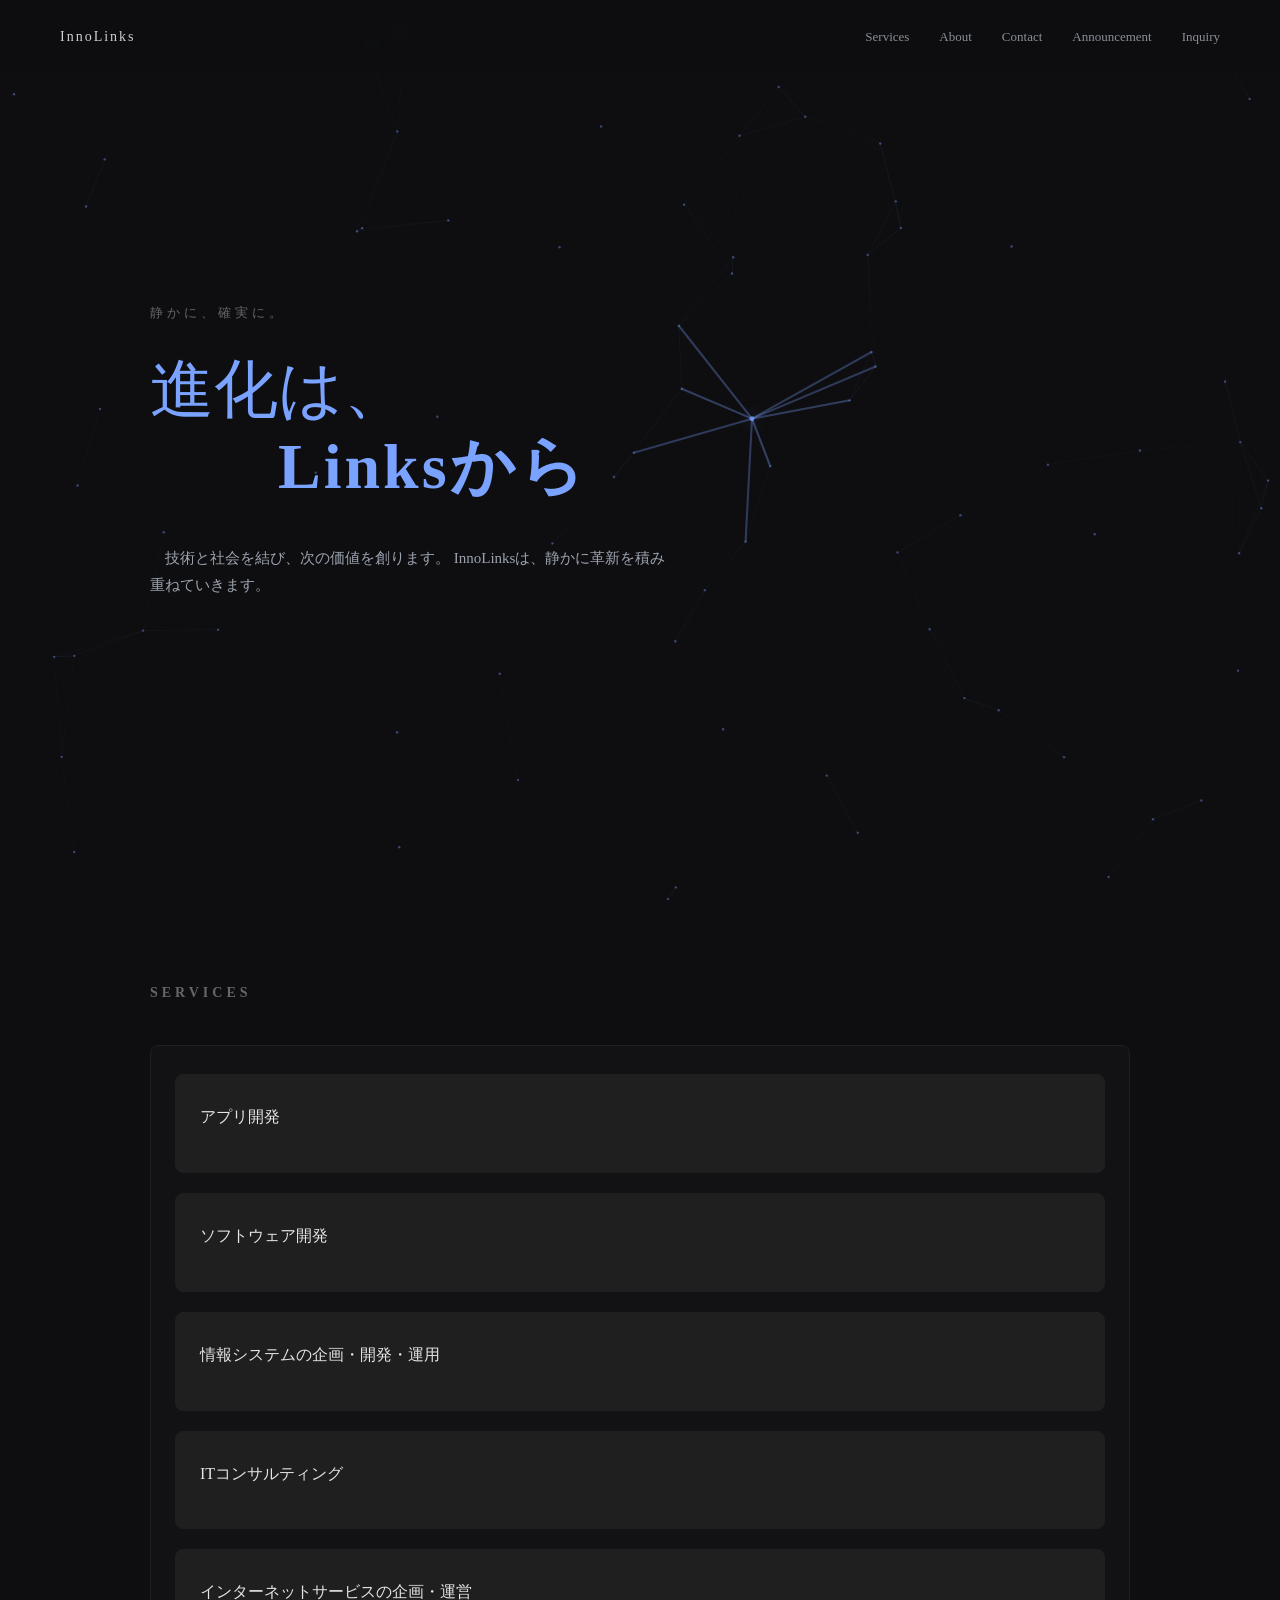
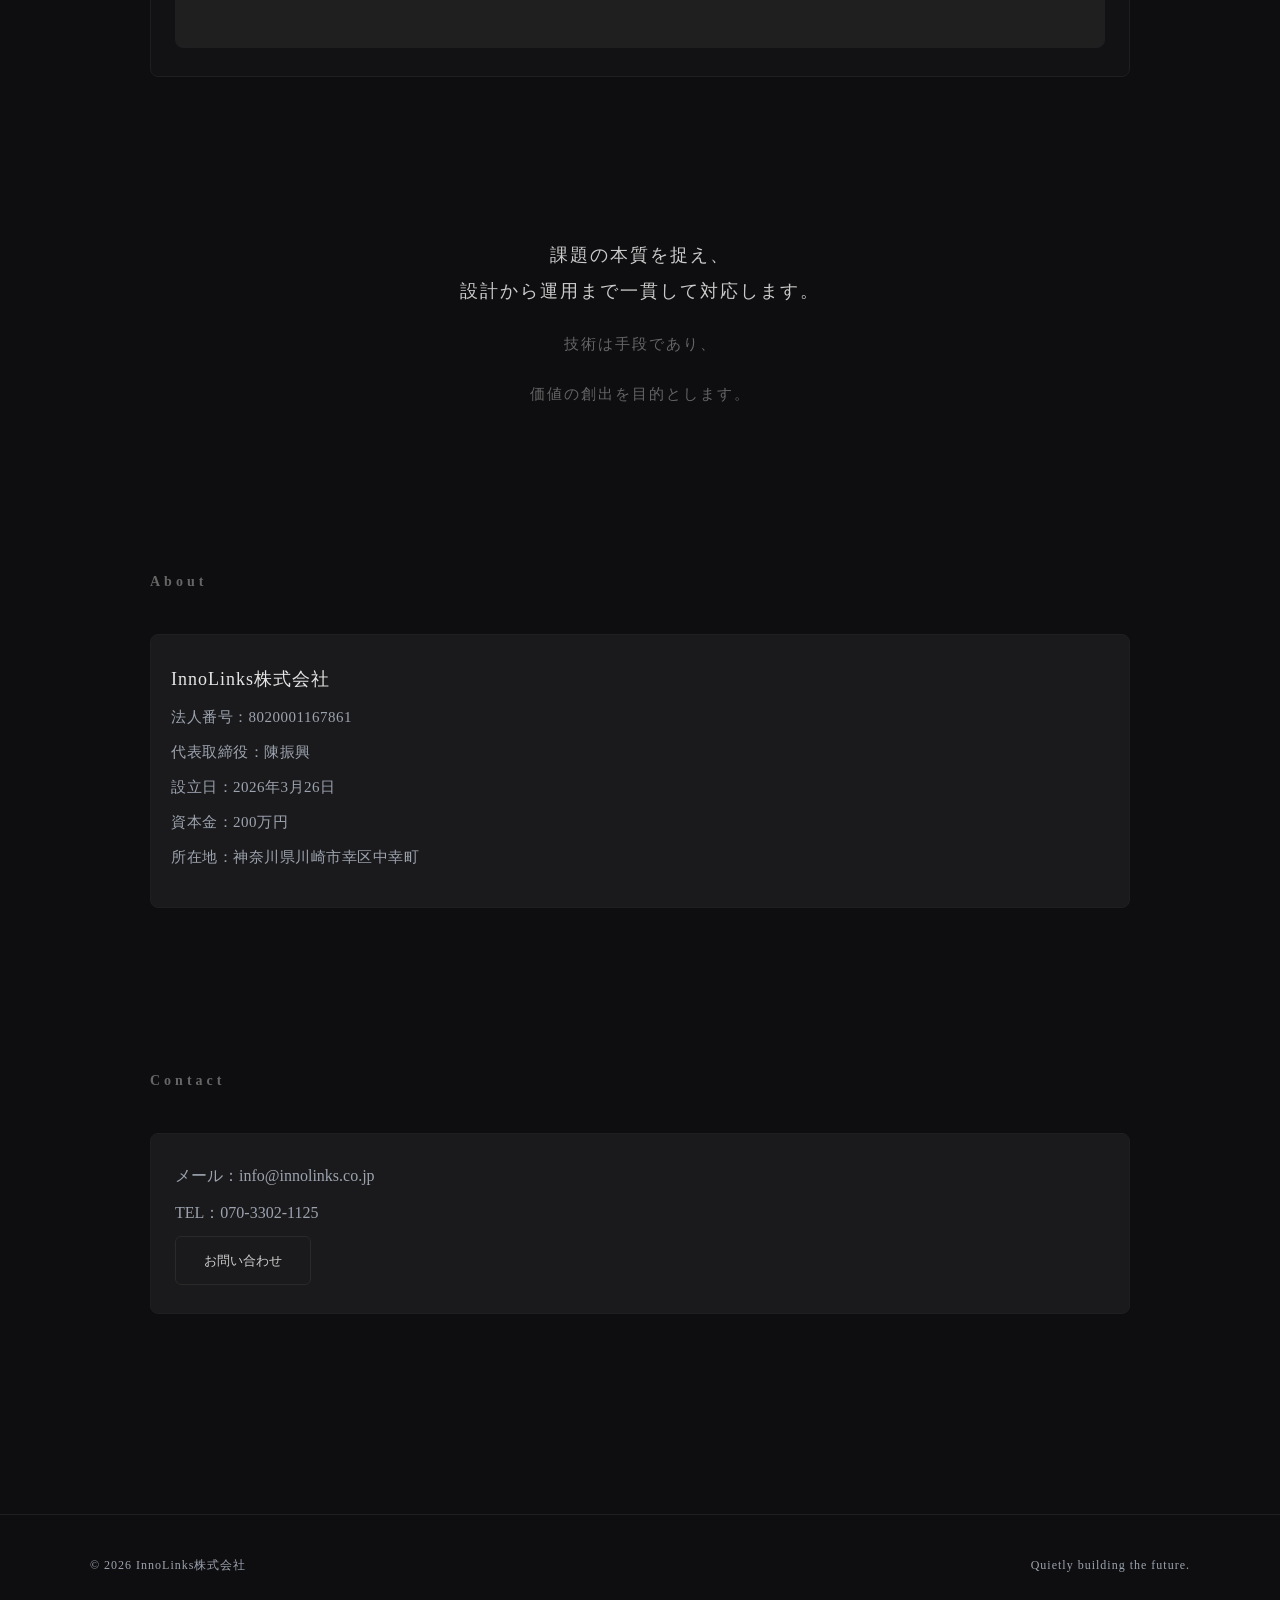
==== commit cefb0747: "bug修复，增加移动端导航栏" ====
--- a/index.html
+++ b/index.html
@@ -30,7 +30,7 @@
 }
 
 section{
-  padding:120px 60px;
+  padding:80px 60px;
   max-width:1100px;
   margin:auto;
   position:relative;
@@ -39,7 +39,7 @@
 
 @media (max-width: 768px) {
   section {
-    padding: 60px 24px;
+    padding: 40px 24px;
   }
 }
 
@@ -71,28 +71,16 @@
 }
 
 /* header */
-header{
-  position:fixed;
-  width:100%;
-  padding:24px 60px;
-  display:flex;
-  justify-content:space-between;
-  align-items:center;
-  background:rgba(14,14,16,0.6);
-  backdrop-filter:blur(10px);
-  z-index:10;
-}
-
-nav a{
-  text-decoration:none;
-  color:#8a8f98;
-  margin-left:30px;
-  font-size:13px;
-  transition:0.3s;
-}
-
-nav a:hover{
-  color:#ffffff;
+
+
+.hamburger img {
+  width: 48px;
+  height: 48px;
+  transition: 0.3s ease;
+}
+
+.hamburger:hover img {
+  opacity: 0.7;
 }
 
 /* hero */
@@ -166,6 +154,24 @@
   gap: 20px;
 }
     
+.approach-section {
+  text-align: center;
+}
+
+.approach-line {
+  font-size: 18px;
+  color: #e0e0e0;
+  letter-spacing: 2px;
+  line-height: 2;
+  opacity: 0.9;
+}
+
+.approach-line.subtle {
+  margin-top: 20px;
+  font-size: 15px;
+  color: rgba(255,255,255,0.4);
+}
+
 /* about */
 .about-grid{
   display:grid;
@@ -255,6 +261,38 @@
     padding: 20px 24px;
   }
 
+  .hamburger {
+    display: flex;
+  }
+
+  nav {
+    position: fixed;
+    top: 60px;
+    left: 0;
+    width: 100%;
+    height: calc(100vh - 60px);
+    background: rgba(14,14,16,0.95);
+    backdrop-filter: blur(10px);
+    flex-direction: column;
+    justify-content: flex-start;
+    padding-top: 20px;
+    transform: translateX(-100%);
+    transition: transform 0.3s ease;
+    z-index: 9;
+  }
+
+  nav.active {
+    transform: translateX(0);
+  }
+
+  nav a {
+    margin-left: 0;
+    margin-bottom: 16px;
+    padding: 12px 24px;
+    display: block;
+    border-bottom: 1px solid rgba(255,255,255,0.05);
+  }
+
   .footer {
     padding: 40px 24px;
   }
@@ -283,10 +321,15 @@
   <div class="logo">
     <a href="#">InnoLinks</a>
   </div>
-  <nav>
+  <button class="hamburger" id="hamburger">
+    <img src="./asset/bager.png" alt="Menu" />
+  </button>
+  <nav id="nav-menu">
     <a href="#services">Services</a>
     <a href="#about">About</a>
     <a href="#contact">Contact</a>
+    <a href="./html/Announcement.html">Announcement</a>
+    <a href="./html/inquiry.html">Inquiry</a>
   </nav>
 </header>
 
@@ -298,7 +341,7 @@
       <span class="links-word">Linksから</span>
     </div>
     <div class="caption">
-      　技術と社会を結び、次の価値を創る。
+      　技術と社会を結び、次の価値を創ります。
       InnoLinksは、静かに革新を積み重ねていきます。
     </div>
   </div>
@@ -348,6 +391,22 @@
       </div>
     </div> 
    </div>
+</section>
+
+<section class="approach-section">
+  <p class="approach-line">
+    課題の本質を捉え、
+  </p>
+  <p class="approach-line">
+    設計から運用まで一貫して対応します。
+  </p>
+
+  <p class="approach-line subtle">
+    技術は手段であり、
+  </p>
+  <p class="approach-line subtle">
+    価値の創出を目的とします。
+  </p>
 </section>
 
 <section id="about">
@@ -578,6 +637,24 @@
   observer.observe(el);
 });
 
+// 汉堡菜单切换
+const hamburger = document.getElementById("hamburger");
+const navMenu = document.getElementById("nav-menu");
+const navLinks = navMenu.querySelectorAll("a");
+
+hamburger.addEventListener("click", () => {
+  hamburger.classList.toggle("active");
+  navMenu.classList.toggle("active");
+});
+
+// 点击导航链接时关闭菜单
+navLinks.forEach(link => {
+  link.addEventListener("click", () => {
+    hamburger.classList.remove("active");
+    navMenu.classList.remove("active");
+  });
+});
+
 // 检测是否为移动设备
 const isMobile = () => {
   return window.matchMedia("(hover: none)").matches;
--- a/css/common.css
+++ b/css/common.css
@@ -59,7 +59,7 @@
 .card-detail {
   opacity: 0;
   max-height: 0;
-  font-size: 12px;
+  font-size: 14px;
   color: #8a8f98;
   overflow: hidden;
   transition: opacity 0.3s ease, max-height 0.3s ease;
@@ -80,3 +80,86 @@
     max-height: 200px;
   }
 }
+
+/* header 导航栏统一样式 */
+header {
+  position: fixed;
+  top: 0;
+  left: 0;
+  width: 100%;
+  padding: 24px 60px;
+  display: flex;
+  justify-content: space-between;
+  align-items: center;
+  background: rgba(14, 14, 16, 0.6);
+  backdrop-filter: blur(10px);
+  z-index: 10;
+}
+
+.logo {
+  flex: 0 0 auto;
+}
+
+nav {
+  display: flex;
+  gap: 30px;
+  align-items: center;
+}
+
+nav a {
+  text-decoration: none;
+  color: #8a8f98;
+  font-size: 13px;
+  transition: 0.3s;
+}
+
+nav a:hover {
+  color: #ffffff;
+}
+
+/* hamburger menu */
+.hamburger {
+  display: none;
+  background: none;
+  border: none;
+  cursor: pointer;
+  padding: 8px;
+  width: 40px;
+  height: 40px;
+  z-index: 11;
+  justify-content: center;
+  align-items: center;
+  flex: 0 0 auto;
+}
+
+@media (max-width: 768px) {
+  header {
+    padding: 16px 24px;
+  }
+
+  .hamburger {
+    display: flex;
+  }
+
+  nav {
+    position: fixed;
+    left: -100%;
+    top: 68px;
+    flex-direction: column;
+    background-color: rgba(14, 14, 16, 0.9);
+    width: 100%;
+    text-align: center;
+    transition: 0.3s;
+    gap: 0;
+  }
+
+  nav.active {
+    left: 0;
+  }
+
+  nav a {
+    display: block;
+    padding: 20px;
+    border-bottom: 1px solid #1f1f22;
+  }
+}
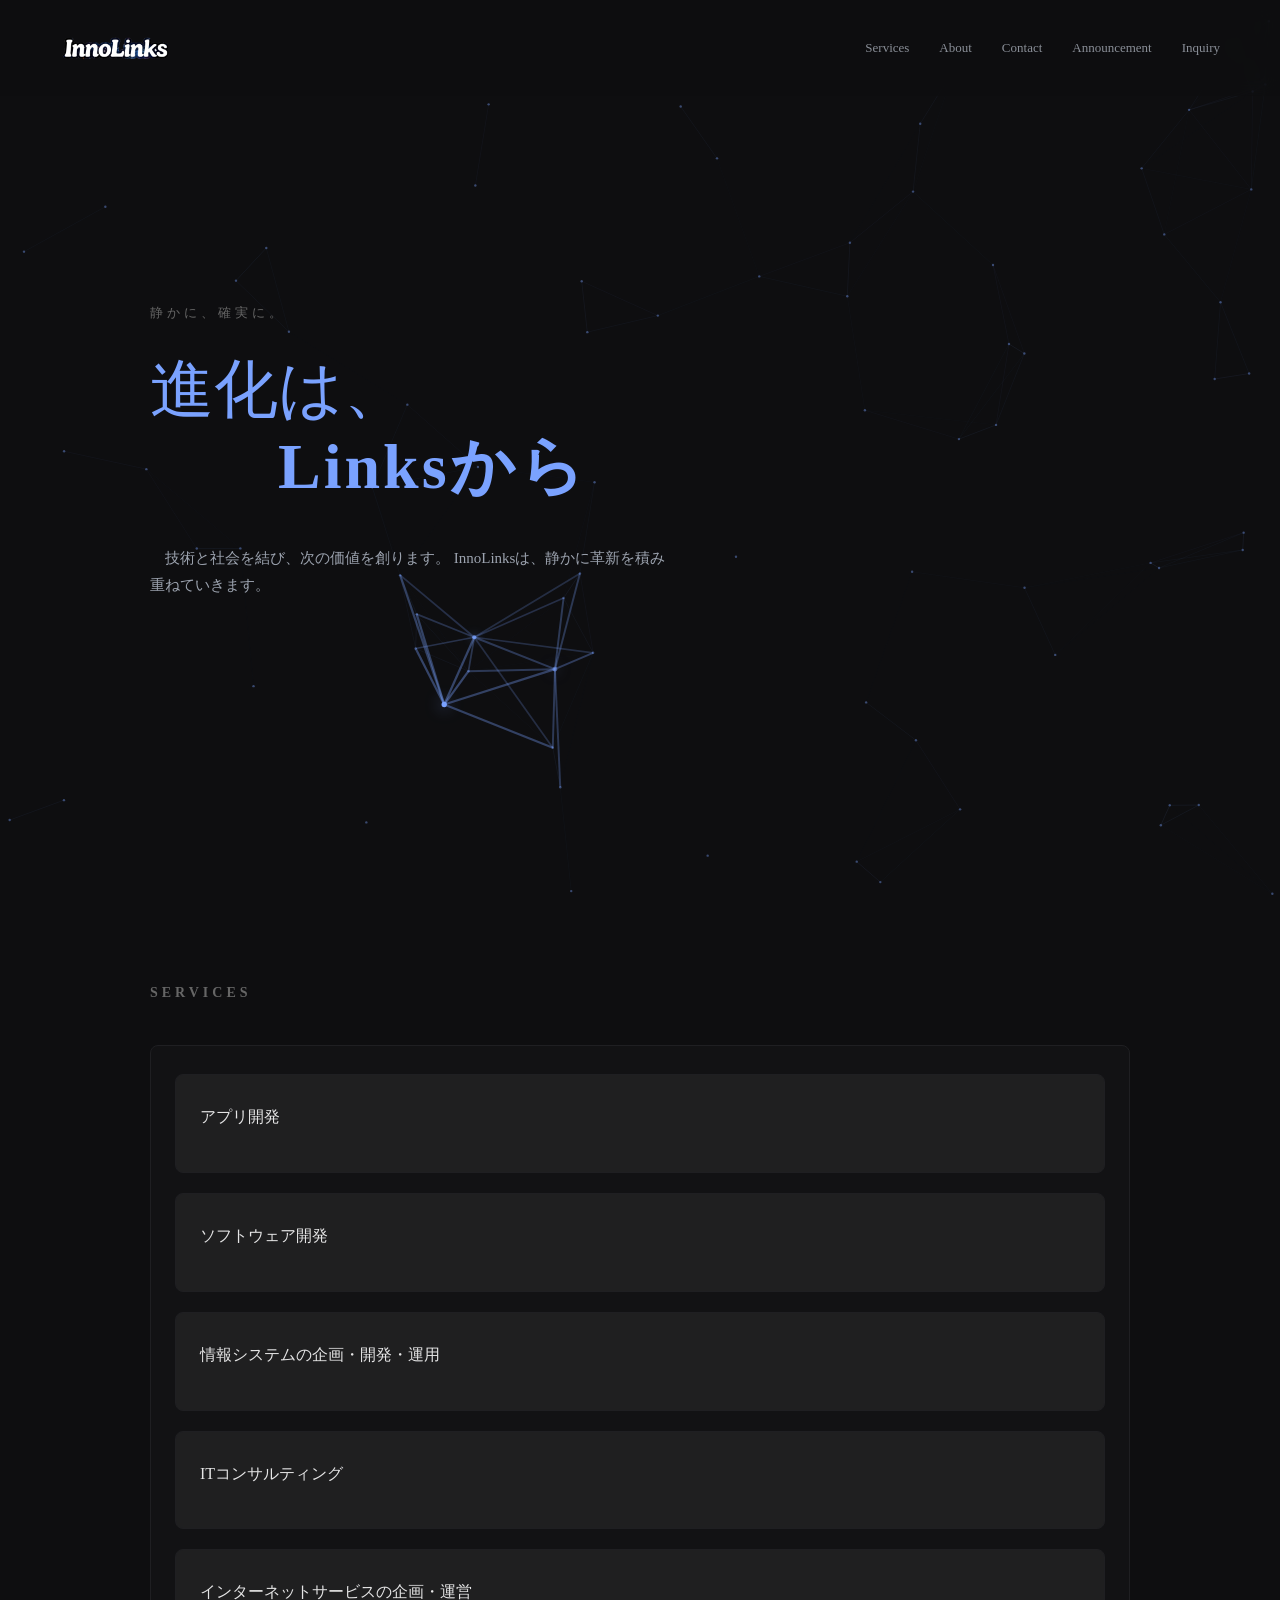
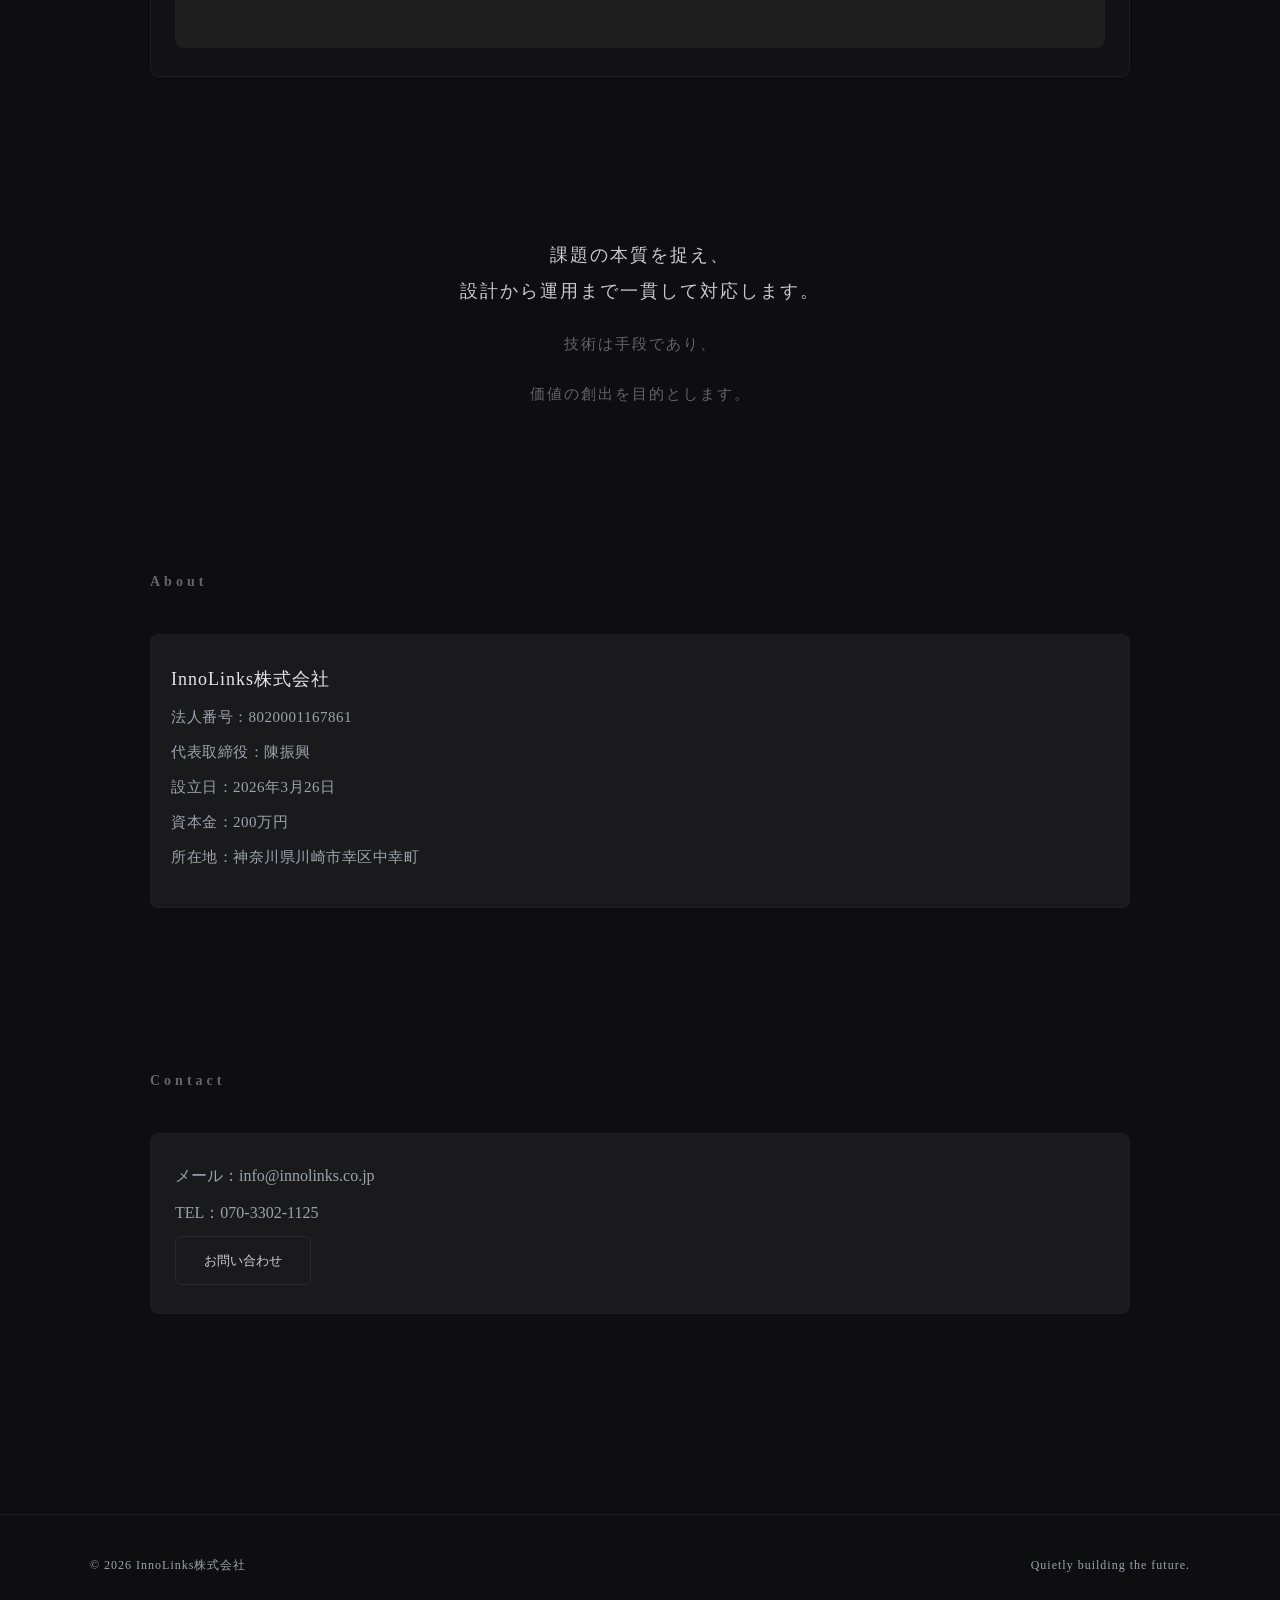
==== commit 65547b8e: "logo替换" ====
--- a/index.html
+++ b/index.html
@@ -319,7 +319,7 @@
 
 <header>
   <div class="logo">
-    <a href="#">InnoLinks</a>
+    <a href="#"><img src="./asset/logo.png" alt="InnoLinks ロゴ" /></a>
   </div>
   <button class="hamburger" id="hamburger">
     <img src="./asset/bager.png" alt="Menu" />
--- a/css/common.css
+++ b/css/common.css
@@ -10,6 +10,12 @@
 
 .logo a:hover {
   color: #ffffff;
+}
+
+.logo img {
+  display: block;
+  max-height: 48px;
+  height: auto;
 }
     
 
